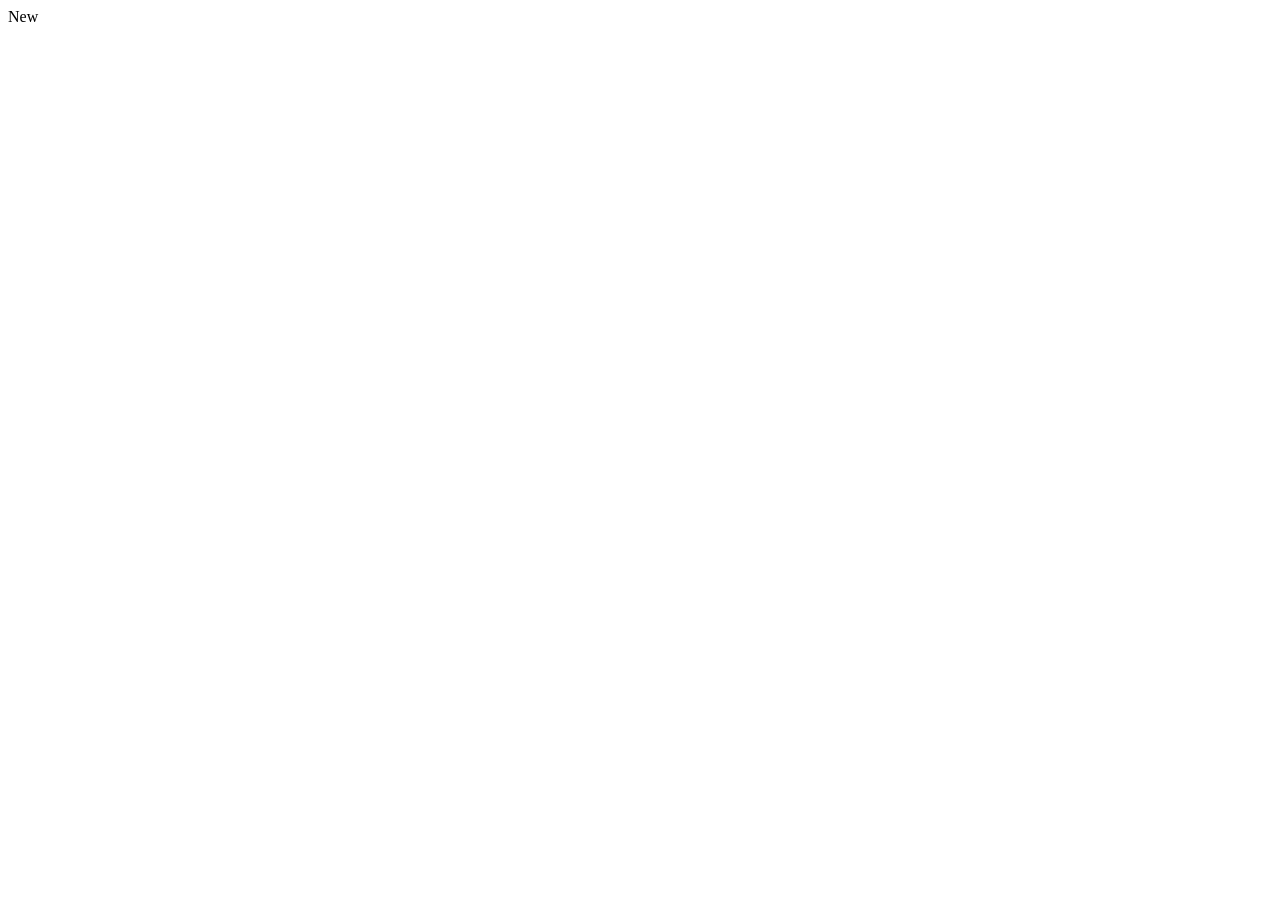
==== Portfolio/index.html @ ea8b11b5 "First Commit" ====
<!DOCTYPE html>
<html lang="en">
<head>
    <meta charset="UTF-8">
    <meta name="viewport" content="width=device-width, initial-scale=1.0">
    <title>Document</title>
</head>
<body>
    New
</body>
</html>
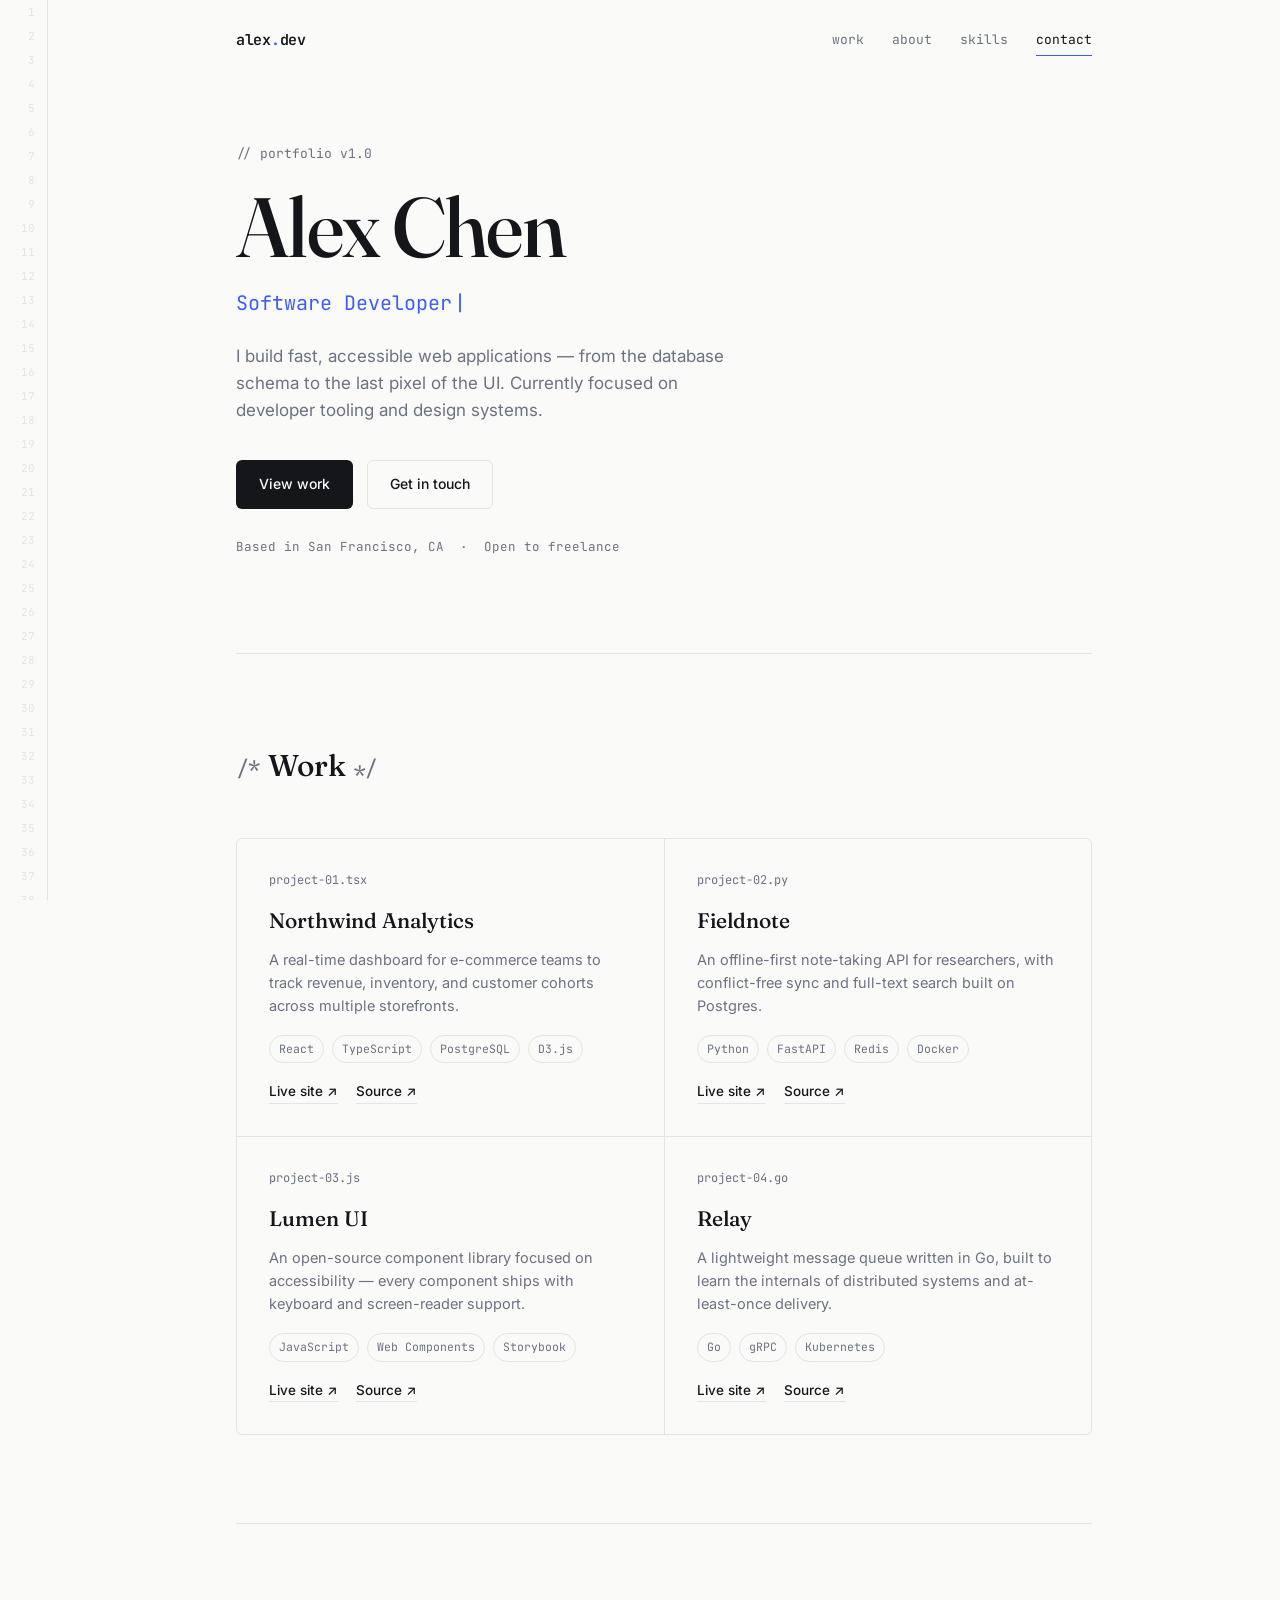
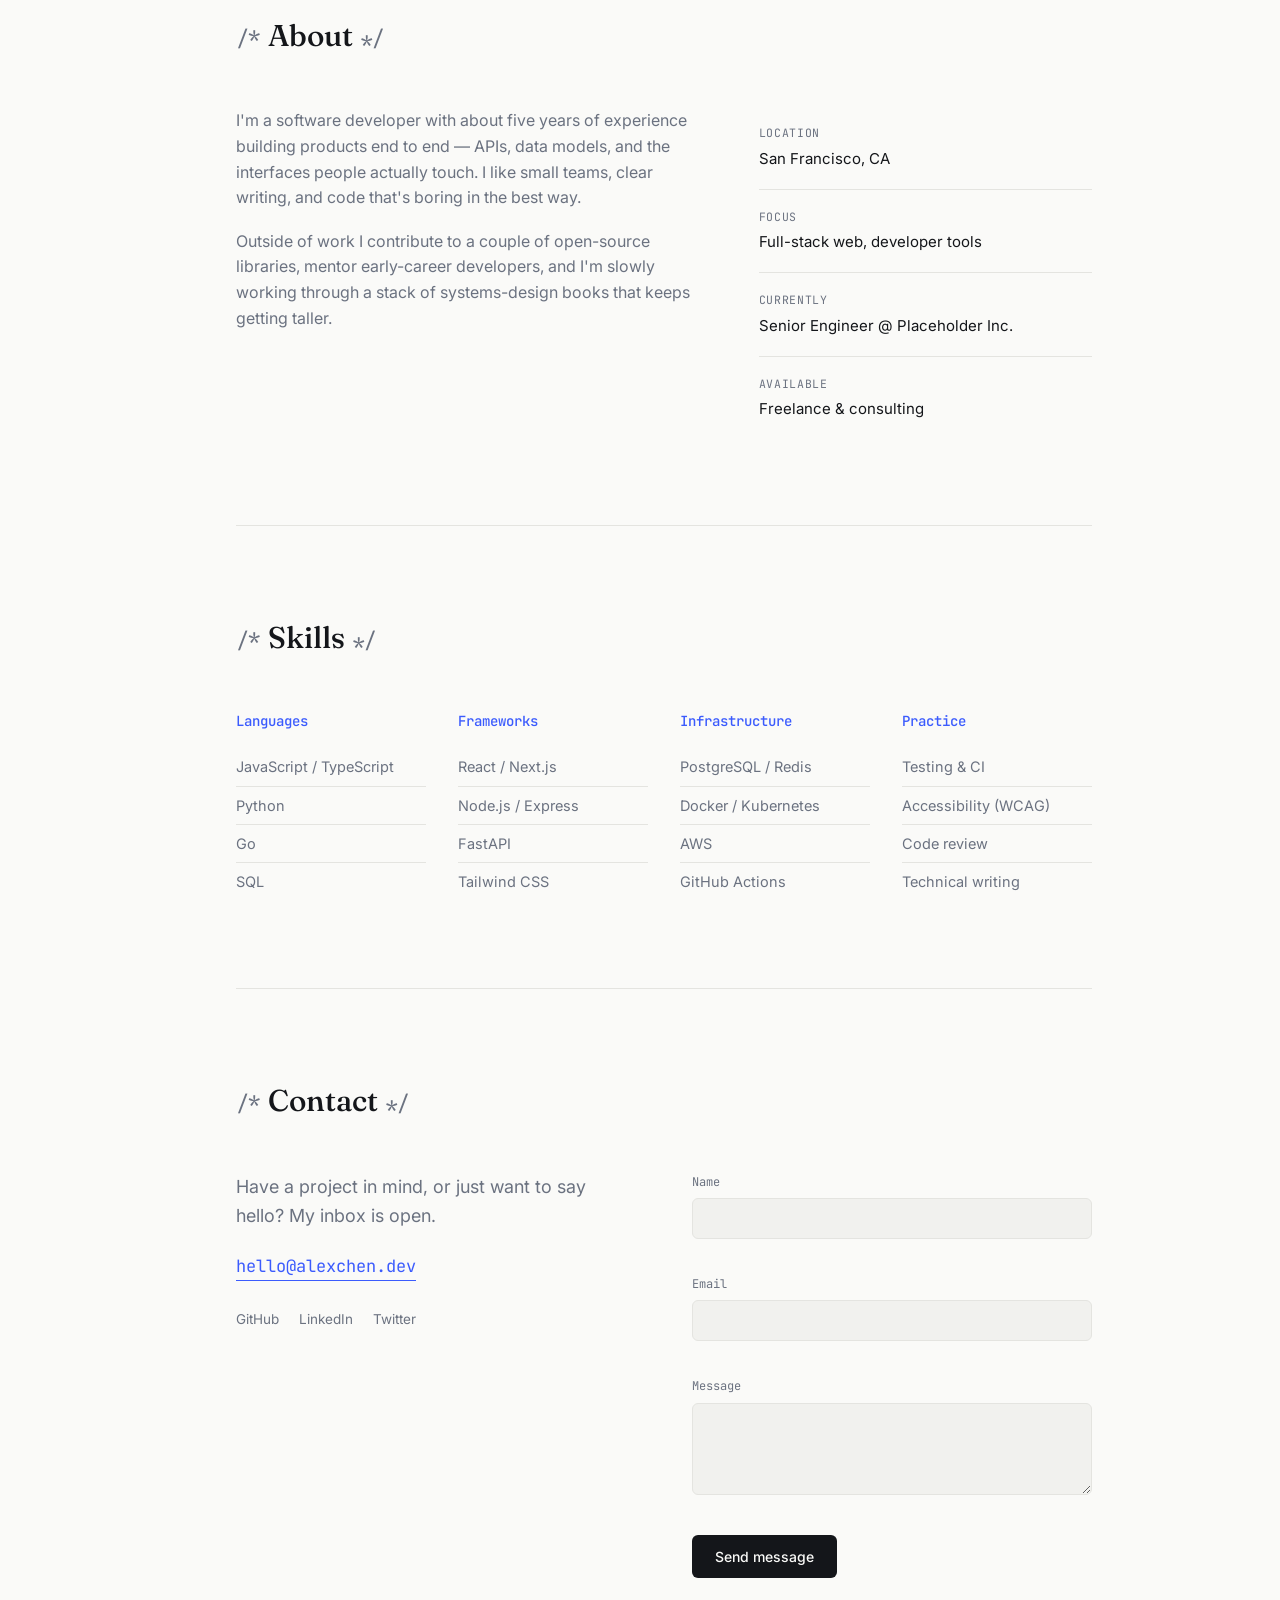
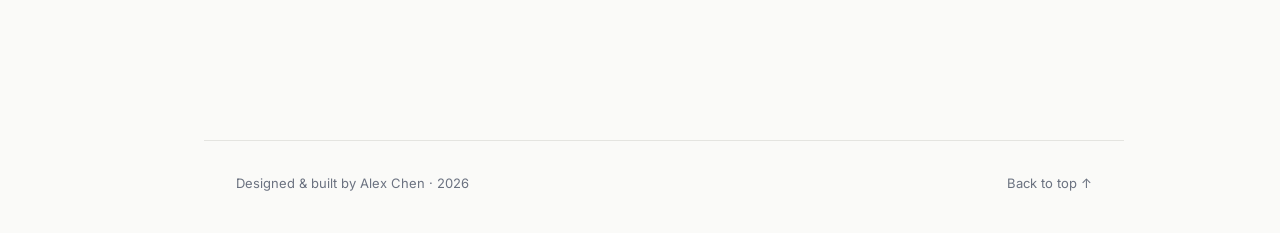
==== commit e5085679: "Portfolio Assignment completed" ====
--- a/Portfolio/index.html
+++ b/Portfolio/index.html
@@ -1,11 +1,269 @@
 <!DOCTYPE html>
 <html lang="en">
 <head>
-    <meta charset="UTF-8">
-    <meta name="viewport" content="width=device-width, initial-scale=1.0">
-    <title>Document</title>
+<meta charset="UTF-8">
+<meta name="viewport" content="width=device-width, initial-scale=1.0">
+<title>Alex Chen — Software Developer</title>
+<meta name="description" content="Portfolio of Alex Chen, software developer.">
+<link rel="preconnect" href="https://fonts.googleapis.com">
+<link rel="preconnect" href="https://fonts.gstatic.com" crossorigin>
+<link href="https://fonts.googleapis.com/css2?family=Fraunces:opsz,wght@9..144,400;9..144,500;9..144,600&family=JetBrains+Mono:wght@400;500;600&family=Inter:wght@400;500;600&display=swap" rel="stylesheet">
+<link rel="stylesheet" href="style.css">
 </head>
 <body>
-    New
+
+<!-- Line-number gutter: signature element, runs the full page like an editor -->
+<div class="gutter" id="gutter" aria-hidden="true"></div>
+
+<div class="page">
+
+  <header class="site-header">
+    <a href="#top" class="logo">alex<span class="accent">.</span>dev</a>
+
+    <nav class="nav" id="nav">
+      <a href="#work">work</a>
+      <a href="#about">about</a>
+      <a href="#skills">skills</a>
+      <a href="#contact">contact</a>
+    </nav>
+
+    <button class="nav-toggle" id="navToggle" aria-label="Toggle menu" aria-expanded="false">
+      <span></span><span></span><span></span>
+    </button>
+  </header>
+
+  <main id="top">
+
+    <!-- HERO -->
+    <section class="hero">
+      <p class="eyebrow">// portfolio&nbsp;<span class="muted">v1.0</span></p>
+      <h1 class="hero-name">Alex Chen</h1>
+      <p class="hero-role">
+        <span id="roleText">Software Developer</span><span class="cursor" aria-hidden="true">|</span>
+      </p>
+      <p class="hero-bio">
+        I build fast, accessible web applications — from the database schema
+        to the last pixel of the UI. Currently focused on developer tooling
+        and design systems.
+      </p>
+      <div class="hero-actions">
+        <a href="#work" class="btn btn-primary">View work</a>
+        <a href="#contact" class="btn btn-ghost">Get in touch</a>
+      </div>
+      <div class="hero-meta">
+        <span>Based in San Francisco, CA</span>
+        <span class="dot">·</span>
+        <span>Open to freelance</span>
+      </div>
+    </section>
+
+    <!-- WORK -->
+    <section class="section" id="work">
+      <h2 class="section-title"><span class="comment">/*</span> Work <span class="comment">*/</span></h2>
+
+      <div class="projects">
+
+        <article class="project reveal">
+          <div class="project-file">project-01.tsx</div>
+          <h3 class="project-title">Northwind Analytics</h3>
+          <p class="project-desc">
+            A real-time dashboard for e-commerce teams to track revenue,
+            inventory, and customer cohorts across multiple storefronts.
+          </p>
+          <ul class="project-tags">
+            <li>React</li><li>TypeScript</li><li>PostgreSQL</li><li>D3.js</li>
+          </ul>
+          <div class="project-links">
+            <a href="#" target="_blank" rel="noopener">Live site ↗</a>
+            <a href="#" target="_blank" rel="noopener">Source ↗</a>
+          </div>
+        </article>
+
+        <article class="project reveal">
+          <div class="project-file">project-02.py</div>
+          <h3 class="project-title">Fieldnote</h3>
+          <p class="project-desc">
+            An offline-first note-taking API for researchers, with
+            conflict-free sync and full-text search built on Postgres.
+          </p>
+          <ul class="project-tags">
+            <li>Python</li><li>FastAPI</li><li>Redis</li><li>Docker</li>
+          </ul>
+          <div class="project-links">
+            <a href="#" target="_blank" rel="noopener">Live site ↗</a>
+            <a href="#" target="_blank" rel="noopener">Source ↗</a>
+          </div>
+        </article>
+
+        <article class="project reveal">
+          <div class="project-file">project-03.js</div>
+          <h3 class="project-title">Lumen UI</h3>
+          <p class="project-desc">
+            An open-source component library focused on accessibility —
+            every component ships with keyboard and screen-reader support.
+          </p>
+          <ul class="project-tags">
+            <li>JavaScript</li><li>Web Components</li><li>Storybook</li>
+          </ul>
+          <div class="project-links">
+            <a href="#" target="_blank" rel="noopener">Live site ↗</a>
+            <a href="#" target="_blank" rel="noopener">Source ↗</a>
+          </div>
+        </article>
+
+        <article class="project reveal">
+          <div class="project-file">project-04.go</div>
+          <h3 class="project-title">Relay</h3>
+          <p class="project-desc">
+            A lightweight message queue written in Go, built to learn the
+            internals of distributed systems and at-least-once delivery.
+          </p>
+          <ul class="project-tags">
+            <li>Go</li><li>gRPC</li><li>Kubernetes</li>
+          </ul>
+          <div class="project-links">
+            <a href="#" target="_blank" rel="noopener">Live site ↗</a>
+            <a href="#" target="_blank" rel="noopener">Source ↗</a>
+          </div>
+        </article>
+
+      </div>
+    </section>
+
+    <!-- ABOUT -->
+    <section class="section" id="about">
+      <h2 class="section-title"><span class="comment">/*</span> About <span class="comment">*/</span></h2>
+
+      <div class="about-grid">
+        <div class="about-copy reveal">
+          <p>
+            I'm a software developer with about five years of experience
+            building products end to end — APIs, data models, and the
+            interfaces people actually touch. I like small teams, clear
+            writing, and code that's boring in the best way.
+          </p>
+          <p>
+            Outside of work I contribute to a couple of open-source
+            libraries, mentor early-career developers, and I'm slowly
+            working through a stack of systems-design books that keeps
+            getting taller.
+          </p>
+        </div>
+
+        <dl class="about-facts reveal">
+          <div class="fact">
+            <dt>Location</dt>
+            <dd>San Francisco, CA</dd>
+          </div>
+          <div class="fact">
+            <dt>Focus</dt>
+            <dd>Full-stack web, developer tools</dd>
+          </div>
+          <div class="fact">
+            <dt>Currently</dt>
+            <dd>Senior Engineer @ Placeholder Inc.</dd>
+          </div>
+          <div class="fact">
+            <dt>Available</dt>
+            <dd>Freelance &amp; consulting</dd>
+          </div>
+        </dl>
+      </div>
+    </section>
+
+    <!-- SKILLS -->
+    <section class="section" id="skills">
+      <h2 class="section-title"><span class="comment">/*</span> Skills <span class="comment">*/</span></h2>
+
+      <div class="skills-grid">
+        <div class="skill-group reveal">
+          <h3>Languages</h3>
+          <ul>
+            <li>JavaScript / TypeScript</li>
+            <li>Python</li>
+            <li>Go</li>
+            <li>SQL</li>
+          </ul>
+        </div>
+        <div class="skill-group reveal">
+          <h3>Frameworks</h3>
+          <ul>
+            <li>React / Next.js</li>
+            <li>Node.js / Express</li>
+            <li>FastAPI</li>
+            <li>Tailwind CSS</li>
+          </ul>
+        </div>
+        <div class="skill-group reveal">
+          <h3>Infrastructure</h3>
+          <ul>
+            <li>PostgreSQL / Redis</li>
+            <li>Docker / Kubernetes</li>
+            <li>AWS</li>
+            <li>GitHub Actions</li>
+          </ul>
+        </div>
+        <div class="skill-group reveal">
+          <h3>Practice</h3>
+          <ul>
+            <li>Testing &amp; CI</li>
+            <li>Accessibility (WCAG)</li>
+            <li>Code review</li>
+            <li>Technical writing</li>
+          </ul>
+        </div>
+      </div>
+    </section>
+
+    <!-- CONTACT -->
+    <section class="section" id="contact">
+      <h2 class="section-title"><span class="comment">/*</span> Contact <span class="comment">*/</span></h2>
+
+      <div class="contact-grid">
+        <div class="contact-copy reveal">
+          <p class="contact-lead">
+            Have a project in mind, or just want to say hello?
+            My inbox is open.
+          </p>
+          <a href="mailto:hello@alexchen.dev" class="contact-email">hello@alexchen.dev</a>
+          <div class="socials">
+            <a href="#" target="_blank" rel="noopener">GitHub</a>
+            <a href="#" target="_blank" rel="noopener">LinkedIn</a>
+            <a href="#" target="_blank" rel="noopener">Twitter</a>
+          </div>
+        </div>
+
+        <form class="contact-form reveal" id="contactForm" novalidate>
+          <div class="field">
+            <label for="name">Name</label>
+            <input type="text" id="name" name="name" required>
+            <span class="field-error" data-error-for="name"></span>
+          </div>
+          <div class="field">
+            <label for="email">Email</label>
+            <input type="email" id="email" name="email" required>
+            <span class="field-error" data-error-for="email"></span>
+          </div>
+          <div class="field">
+            <label for="message">Message</label>
+            <textarea id="message" name="message" rows="4" required></textarea>
+            <span class="field-error" data-error-for="message"></span>
+          </div>
+          <button type="submit" class="btn btn-primary">Send message</button>
+          <p class="form-status" id="formStatus" role="status" aria-live="polite"></p>
+        </form>
+      </div>
+    </section>
+
+  </main>
+
+  <footer class="site-footer">
+    <p>Designed &amp; built by Alex Chen · <span id="year"></span></p>
+    <a href="#top" class="back-to-top">Back to top ↑</a>
+  </footer>
+
+</div>
+
+<script src="script.js"></script>
 </body>
-</html>+</html>
--- a/Portfolio/style.css
+++ b/Portfolio/style.css
@@ -0,0 +1,489 @@
+/* ============================
+   Design tokens
+   ============================ */
+:root {
+  --bg: #FAFAF8;
+  --surface: #F1F1EE;
+  --ink: #14161A;
+  --muted: #6B7280;
+  --line: #E4E4E0;
+  --accent: #3B5BFD;
+  --accent-ink: #FFFFFF;
+
+  --font-display: 'Fraunces', serif;
+  --font-body: 'Inter', sans-serif;
+  --font-mono: 'JetBrains Mono', monospace;
+
+  --gutter-w: 48px;
+  --max-w: 920px;
+
+  --radius: 6px;
+  --ease: cubic-bezier(0.16, 1, 0.3, 1);
+}
+
+@media (prefers-color-scheme: dark) {
+  /* Intentionally light-only design; kept simple and consistent. */
+}
+
+/* ============================
+   Reset
+   ============================ */
+* { box-sizing: border-box; }
+html { scroll-behavior: smooth; }
+body {
+  margin: 0;
+  background: var(--bg);
+  color: var(--ink);
+  font-family: var(--font-body);
+  font-size: 16px;
+  line-height: 1.6;
+  -webkit-font-smoothing: antialiased;
+}
+h1, h2, h3 { margin: 0; font-family: var(--font-display); font-weight: 500; }
+p { margin: 0; }
+a { color: inherit; text-decoration: none; }
+ul { margin: 0; padding: 0; list-style: none; }
+button { font-family: inherit; cursor: pointer; }
+
+@media (prefers-reduced-motion: reduce) {
+  html { scroll-behavior: auto; }
+  * { animation-duration: 0.01ms !important; transition-duration: 0.01ms !important; }
+}
+
+:focus-visible {
+  outline: 2px solid var(--accent);
+  outline-offset: 3px;
+  border-radius: 2px;
+}
+
+.accent { color: var(--accent); }
+.muted { color: var(--muted); }
+
+/* ============================
+   Gutter — signature element
+   ============================ */
+.gutter {
+  position: fixed;
+  top: 0;
+  left: 0;
+  width: var(--gutter-w);
+  height: 100vh;
+  border-right: 1px solid var(--line);
+  font-family: var(--font-mono);
+  font-size: 11px;
+  color: var(--line);
+  overflow: hidden;
+  z-index: 0;
+  pointer-events: none;
+}
+.gutter span {
+  display: block;
+  height: 24px;
+  line-height: 24px;
+  text-align: right;
+  padding-right: 12px;
+}
+@media (max-width: 720px) {
+  .gutter { display: none; }
+}
+
+/* ============================
+   Layout
+   ============================ */
+.page {
+  position: relative;
+  z-index: 1;
+  margin-left: var(--gutter-w);
+}
+@media (max-width: 720px) {
+  .page { margin-left: 0; }
+}
+
+main, .site-header, .site-footer {
+  max-width: var(--max-w);
+  margin: 0 auto;
+  padding-left: 32px;
+  padding-right: 32px;
+}
+@media (max-width: 600px) {
+  main, .site-header, .site-footer { padding-left: 20px; padding-right: 20px; }
+}
+
+/* ============================
+   Header / Nav
+   ============================ */
+.site-header {
+  display: flex;
+  align-items: center;
+  justify-content: space-between;
+  padding-top: 28px;
+  padding-bottom: 28px;
+}
+.logo {
+  font-family: var(--font-mono);
+  font-weight: 600;
+  font-size: 15px;
+  letter-spacing: -0.02em;
+}
+.nav { display: flex; gap: 28px; }
+.nav a {
+  font-family: var(--font-mono);
+  font-size: 13px;
+  color: var(--muted);
+  transition: color 0.2s var(--ease);
+  position: relative;
+}
+.nav a:hover, .nav a.active { color: var(--ink); }
+.nav a.active::after {
+  content: '';
+  position: absolute;
+  left: 0; bottom: -6px;
+  width: 100%; height: 1px;
+  background: var(--accent);
+}
+
+.nav-toggle {
+  display: none;
+  flex-direction: column;
+  gap: 5px;
+  background: none;
+  border: none;
+  padding: 8px;
+}
+.nav-toggle span {
+  display: block;
+  width: 20px;
+  height: 1.5px;
+  background: var(--ink);
+  transition: transform 0.25s var(--ease), opacity 0.25s var(--ease);
+}
+@media (max-width: 720px) {
+  .nav-toggle { display: flex; }
+  .nav {
+    position: absolute;
+    top: 68px;
+    right: 20px;
+    left: 20px;
+    background: var(--bg);
+    border: 1px solid var(--line);
+    border-radius: var(--radius);
+    flex-direction: column;
+    gap: 0;
+    padding: 8px;
+    display: none;
+  }
+  .nav.open { display: flex; }
+  .nav a { padding: 12px 10px; border-bottom: 1px solid var(--line); }
+  .nav a:last-child { border-bottom: none; }
+}
+.nav-toggle.open span:nth-child(1) { transform: translateY(6.5px) rotate(45deg); }
+.nav-toggle.open span:nth-child(2) { opacity: 0; }
+.nav-toggle.open span:nth-child(3) { transform: translateY(-6.5px) rotate(-45deg); }
+
+/* ============================
+   Hero
+   ============================ */
+.hero {
+  padding-top: 64px;
+  padding-bottom: 96px;
+}
+.eyebrow {
+  font-family: var(--font-mono);
+  font-size: 13px;
+  color: var(--muted);
+  margin-bottom: 20px;
+}
+.hero-name {
+  font-size: clamp(48px, 8vw, 84px);
+  line-height: 1;
+  letter-spacing: -0.02em;
+  margin-bottom: 18px;
+}
+.hero-role {
+  font-family: var(--font-mono);
+  font-size: clamp(16px, 2.4vw, 20px);
+  color: var(--accent);
+  margin-bottom: 24px;
+  min-height: 28px;
+}
+.cursor {
+  display: inline-block;
+  margin-left: 2px;
+  animation: blink 1s step-end infinite;
+}
+@keyframes blink { 50% { opacity: 0; } }
+
+.hero-bio {
+  max-width: 46ch;
+  color: var(--muted);
+  font-size: 17px;
+  margin-bottom: 36px;
+}
+.hero-actions {
+  display: flex;
+  gap: 14px;
+  margin-bottom: 28px;
+  flex-wrap: wrap;
+}
+.hero-meta {
+  font-family: var(--font-mono);
+  font-size: 12.5px;
+  color: var(--muted);
+}
+.hero-meta .dot { margin: 0 8px; }
+
+/* ============================
+   Buttons
+   ============================ */
+.btn {
+  display: inline-flex;
+  align-items: center;
+  justify-content: center;
+  padding: 12px 22px;
+  border-radius: var(--radius);
+  font-size: 14px;
+  font-weight: 500;
+  transition: transform 0.2s var(--ease), background 0.2s var(--ease), border-color 0.2s var(--ease);
+  border: 1px solid transparent;
+}
+.btn-primary {
+  background: var(--ink);
+  color: var(--bg);
+}
+.btn-primary:hover { transform: translateY(-2px); background: var(--accent); }
+.btn-ghost {
+  border-color: var(--line);
+  color: var(--ink);
+}
+.btn-ghost:hover { border-color: var(--ink); transform: translateY(-2px); }
+
+/* ============================
+   Sections
+   ============================ */
+.section {
+  padding-top: 88px;
+  padding-bottom: 88px;
+  border-top: 1px solid var(--line);
+}
+.section-title {
+  font-size: clamp(24px, 3vw, 30px);
+  margin-bottom: 48px;
+}
+.comment { color: var(--muted); font-family: var(--font-mono); font-weight: 400; font-size: 0.7em; vertical-align: middle; }
+
+.reveal {
+  opacity: 0;
+  transform: translateY(16px);
+  transition: opacity 0.6s var(--ease), transform 0.6s var(--ease);
+}
+.reveal.is-visible {
+  opacity: 1;
+  transform: translateY(0);
+}
+
+/* ============================
+   Projects
+   ============================ */
+.projects {
+  display: grid;
+  grid-template-columns: repeat(2, 1fr);
+  gap: 1px;
+  background: var(--line);
+  border: 1px solid var(--line);
+  border-radius: var(--radius);
+  overflow: hidden;
+}
+@media (max-width: 640px) {
+  .projects { grid-template-columns: 1fr; }
+}
+.project {
+  background: var(--bg);
+  padding: 32px;
+  transition: background 0.2s var(--ease);
+}
+.project:hover { background: var(--surface); }
+.project-file {
+  font-family: var(--font-mono);
+  font-size: 12px;
+  color: var(--muted);
+  margin-bottom: 14px;
+}
+.project-title {
+  font-size: 21px;
+  margin-bottom: 10px;
+}
+.project-desc {
+  color: var(--muted);
+  font-size: 14.5px;
+  margin-bottom: 18px;
+}
+.project-tags {
+  display: flex;
+  flex-wrap: wrap;
+  gap: 8px;
+  margin-bottom: 18px;
+}
+.project-tags li {
+  font-family: var(--font-mono);
+  font-size: 11.5px;
+  padding: 4px 9px;
+  border: 1px solid var(--line);
+  border-radius: 20px;
+  color: var(--muted);
+}
+.project-links {
+  display: flex;
+  gap: 18px;
+}
+.project-links a {
+  font-size: 13.5px;
+  font-weight: 500;
+  border-bottom: 1px solid var(--line);
+  transition: border-color 0.2s var(--ease), color 0.2s var(--ease);
+}
+.project-links a:hover { color: var(--accent); border-color: var(--accent); }
+
+/* ============================
+   About
+   ============================ */
+.about-grid {
+  display: grid;
+  grid-template-columns: 1.4fr 1fr;
+  gap: 56px;
+}
+@media (max-width: 640px) {
+  .about-grid { grid-template-columns: 1fr; gap: 32px; }
+}
+.about-copy p {
+  color: var(--muted);
+  font-size: 16px;
+  margin-bottom: 18px;
+}
+.about-copy p:last-child { margin-bottom: 0; }
+
+.about-facts { display: flex; flex-direction: column; gap: 18px; }
+.fact {
+  padding-bottom: 18px;
+  border-bottom: 1px solid var(--line);
+}
+.fact:last-child { border-bottom: none; padding-bottom: 0; }
+.fact dt {
+  font-family: var(--font-mono);
+  font-size: 11.5px;
+  color: var(--muted);
+  text-transform: uppercase;
+  letter-spacing: 0.06em;
+  margin-bottom: 4px;
+}
+.fact dd { margin: 0; font-size: 15px; }
+
+/* ============================
+   Skills
+   ============================ */
+.skills-grid {
+  display: grid;
+  grid-template-columns: repeat(4, 1fr);
+  gap: 32px;
+}
+@media (max-width: 720px) {
+  .skills-grid { grid-template-columns: repeat(2, 1fr); }
+}
+.skill-group h3 {
+  font-size: 14px;
+  font-family: var(--font-mono);
+  font-weight: 500;
+  color: var(--accent);
+  margin-bottom: 16px;
+}
+.skill-group li {
+  font-size: 14.5px;
+  color: var(--muted);
+  padding: 7px 0;
+  border-bottom: 1px solid var(--line);
+}
+.skill-group li:last-child { border-bottom: none; }
+
+/* ============================
+   Contact
+   ============================ */
+.contact-grid {
+  display: grid;
+  grid-template-columns: 1fr 1fr;
+  gap: 56px;
+}
+@media (max-width: 640px) {
+  .contact-grid { grid-template-columns: 1fr; gap: 32px; }
+}
+.contact-lead {
+  font-size: 18px;
+  color: var(--muted);
+  margin-bottom: 22px;
+  max-width: 34ch;
+}
+.contact-email {
+  display: inline-block;
+  font-family: var(--font-mono);
+  font-size: 17px;
+  color: var(--accent);
+  border-bottom: 1px solid var(--accent);
+  margin-bottom: 28px;
+}
+.socials { display: flex; gap: 20px; }
+.socials a {
+  font-size: 13.5px;
+  color: var(--muted);
+  transition: color 0.2s var(--ease);
+}
+.socials a:hover { color: var(--ink); }
+
+.contact-form { display: flex; flex-direction: column; gap: 16px; }
+.field { display: flex; flex-direction: column; gap: 6px; }
+.field label {
+  font-family: var(--font-mono);
+  font-size: 12px;
+  color: var(--muted);
+}
+.field input, .field textarea {
+  font-family: var(--font-body);
+  font-size: 14.5px;
+  padding: 11px 13px;
+  border: 1px solid var(--line);
+  border-radius: var(--radius);
+  background: var(--surface);
+  color: var(--ink);
+  resize: vertical;
+  transition: border-color 0.2s var(--ease);
+}
+.field input:focus, .field textarea:focus {
+  border-color: var(--accent);
+  outline: none;
+}
+.field-error {
+  font-size: 12px;
+  color: #C0392B;
+  min-height: 14px;
+}
+.contact-form .btn { align-self: flex-start; margin-top: 4px; }
+.form-status {
+  font-family: var(--font-mono);
+  font-size: 13px;
+  color: var(--accent);
+  min-height: 18px;
+}
+
+/* ============================
+   Footer
+   ============================ */
+.site-footer {
+  display: flex;
+  align-items: center;
+  justify-content: space-between;
+  padding-top: 32px;
+  padding-bottom: 40px;
+  border-top: 1px solid var(--line);
+  margin-top: 40px;
+  font-size: 13px;
+  color: var(--muted);
+}
+.back-to-top { color: var(--muted); transition: color 0.2s var(--ease); }
+.back-to-top:hover { color: var(--ink); }
